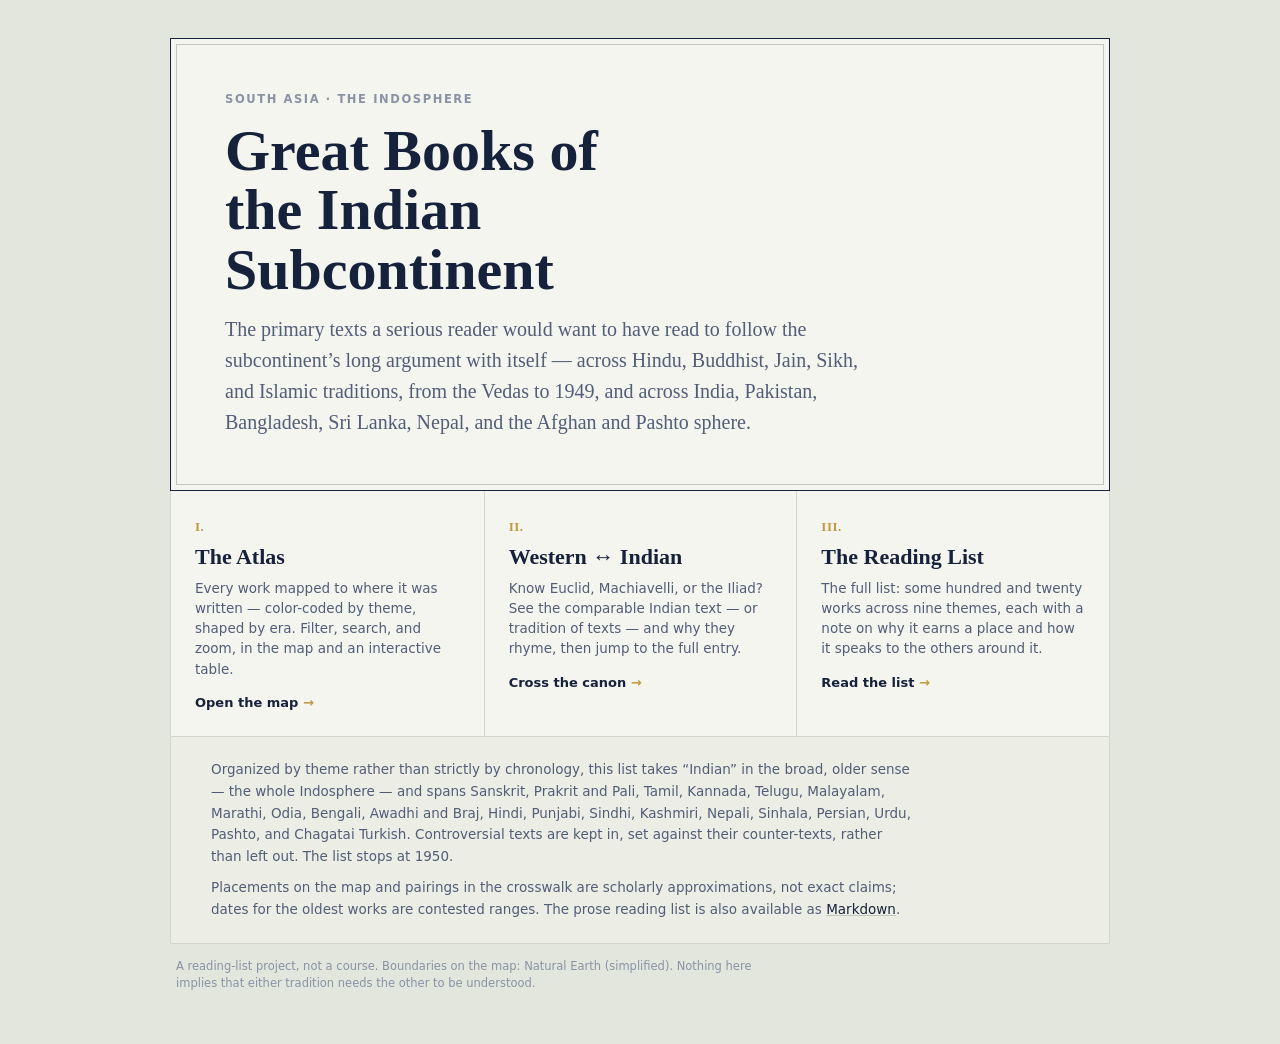
==== index.html @ 6b8c76c7 "Publish Great Books of the Indian Subcontinent static site Add the landing page and three self-conta" ====
<!DOCTYPE html>
<html lang="en">
<head>
<meta charset="utf-8">
<meta name="viewport" content="width=device-width, initial-scale=1">
<title>Great Books of the Indian Subcontinent</title>
<meta name="description" content="A Great Books reading list for South Asia and the Indosphere — mapped, cross-referenced to the Western canon, and read by theme.">
<style>
:root{
  --ink:#16223b; --ink-soft:#525d78; --ink-faint:#8a92a6;
  --page:#e2e6dc; --panel:#f4f5ef; --panel-2:#eceee5;
  --line:#d3d6ca; --rule:#c2c7b8; --gold:#c19a3f;
  --serif:"Palatino Linotype","Book Antiqua","URW Palladio L",Palatino,"Iowan Old Style",Georgia,serif;
  --sans:system-ui,-apple-system,"Segoe UI",Roboto,Helvetica,Arial,sans-serif;
}
*{box-sizing:border-box}
body{margin:0;background:var(--page);color:var(--ink);font-family:var(--sans);font-size:15px;line-height:1.5;-webkit-font-smoothing:antialiased;padding:clamp(12px,3vw,40px)}
.wrap{max-width:940px;margin:0 auto}
header{border:1px solid var(--ink);background:var(--panel);padding:clamp(24px,5vw,52px) clamp(22px,5vw,54px);position:relative}
header:before{content:"";position:absolute;inset:5px;border:1px solid var(--rule);pointer-events:none}
.kicker{font-size:11.5px;letter-spacing:1.6px;text-transform:uppercase;color:var(--ink-faint);font-weight:700;margin:0 0 12px}
h1{font-family:var(--serif);font-weight:600;font-size:clamp(30px,6.2vw,58px);line-height:1.03;margin:0 0 14px;max-width:16ch}
.lede{font-family:var(--serif);font-size:clamp(16px,2.5vw,20px);line-height:1.55;color:var(--ink-soft);max-width:66ch;margin:0}

.cards{display:grid;grid-template-columns:1fr;gap:0;border:1px solid var(--line);border-top:none}
@media(min-width:740px){.cards{grid-template-columns:1fr 1fr 1fr}}
.card{display:block;text-decoration:none;color:inherit;background:var(--panel);padding:26px 24px 24px;border-top:1px solid var(--line);position:relative;transition:background .14s}
@media(min-width:740px){.card{border-top:none;border-left:1px solid var(--line)}.card:first-child{border-left:none}}
.card:hover{background:#f7f8f2}
.card .n{font-family:var(--serif);font-size:13px;color:var(--gold);font-weight:700;letter-spacing:.5px}
.card h2{font-family:var(--serif);font-weight:600;font-size:22px;line-height:1.15;margin:8px 0 8px}
.card p{margin:0;font-size:13.5px;line-height:1.5;color:var(--ink-soft)}
.card .go{margin-top:14px;font-size:13px;font-weight:600;color:var(--ink)}
.card .go:after{content:" \2192";color:var(--gold)}

.about{border:1px solid var(--line);border-top:none;background:var(--panel-2);padding:22px clamp(22px,5vw,40px)}
.about p{margin:0 0 10px;font-size:13.5px;line-height:1.6;color:var(--ink-soft);max-width:82ch}
.about p:last-child{margin:0}
.about a{color:var(--ink);text-decoration:underline;text-decoration-color:var(--rule)}
footer{padding:14px 6px;font-size:11.5px;color:var(--ink-faint);line-height:1.5;max-width:82ch}
</style>
</head>
<body>
<div class="wrap">
  <header>
    <p class="kicker">South Asia &middot; The Indosphere</p>
    <h1>Great Books of the Indian Subcontinent</h1>
    <p class="lede">The primary texts a serious reader would want to have read to follow the subcontinent&rsquo;s long argument with itself &mdash; across Hindu, Buddhist, Jain, Sikh, and Islamic traditions, from the Vedas to 1949, and across India, Pakistan, Bangladesh, Sri Lanka, Nepal, and the Afghan and Pashto sphere.</p>
  </header>

  <div class="cards">
    <a class="card" href="indian-great-books-atlas.html">
      <div class="n">I.</div>
      <h2>The Atlas</h2>
      <p>Every work mapped to where it was written &mdash; color-coded by theme, shaped by era. Filter, search, and zoom, in the map and an interactive table.</p>
      <div class="go">Open the map</div>
    </a>
    <a class="card" href="western-to-indian-great-books.html">
      <div class="n">II.</div>
      <h2>Western &harr; Indian</h2>
      <p>Know Euclid, Machiavelli, or the Iliad? See the comparable Indian text &mdash; or tradition of texts &mdash; and why they rhyme, then jump to the full entry.</p>
      <div class="go">Cross the canon</div>
    </a>
    <a class="card" href="reading-list.html">
      <div class="n">III.</div>
      <h2>The Reading List</h2>
      <p>The full list: some hundred and twenty works across nine themes, each with a note on why it earns a place and how it speaks to the others around it.</p>
      <div class="go">Read the list</div>
    </a>
  </div>

  <div class="about">
    <p>Organized by theme rather than strictly by chronology, this list takes &ldquo;Indian&rdquo; in the broad, older sense &mdash; the whole Indosphere &mdash; and spans Sanskrit, Prakrit and Pali, Tamil, Kannada, Telugu, Malayalam, Marathi, Odia, Bengali, Awadhi and Braj, Hindi, Punjabi, Sindhi, Kashmiri, Nepali, Sinhala, Persian, Urdu, Pashto, and Chagatai Turkish. Controversial texts are kept in, set against their counter-texts, rather than left out. The list stops at 1950.</p>
    <p>Placements on the map and pairings in the crosswalk are scholarly approximations, not exact claims; dates for the oldest works are contested ranges. The prose reading list is also available as <a href="great-books-indian-subcontinent.md">Markdown</a>.</p>
  </div>

  <footer>
    A reading-list project, not a course. Boundaries on the map: Natural Earth (simplified). Nothing here implies that either tradition needs the other to be understood.
  </footer>
</div>
</body>
</html>
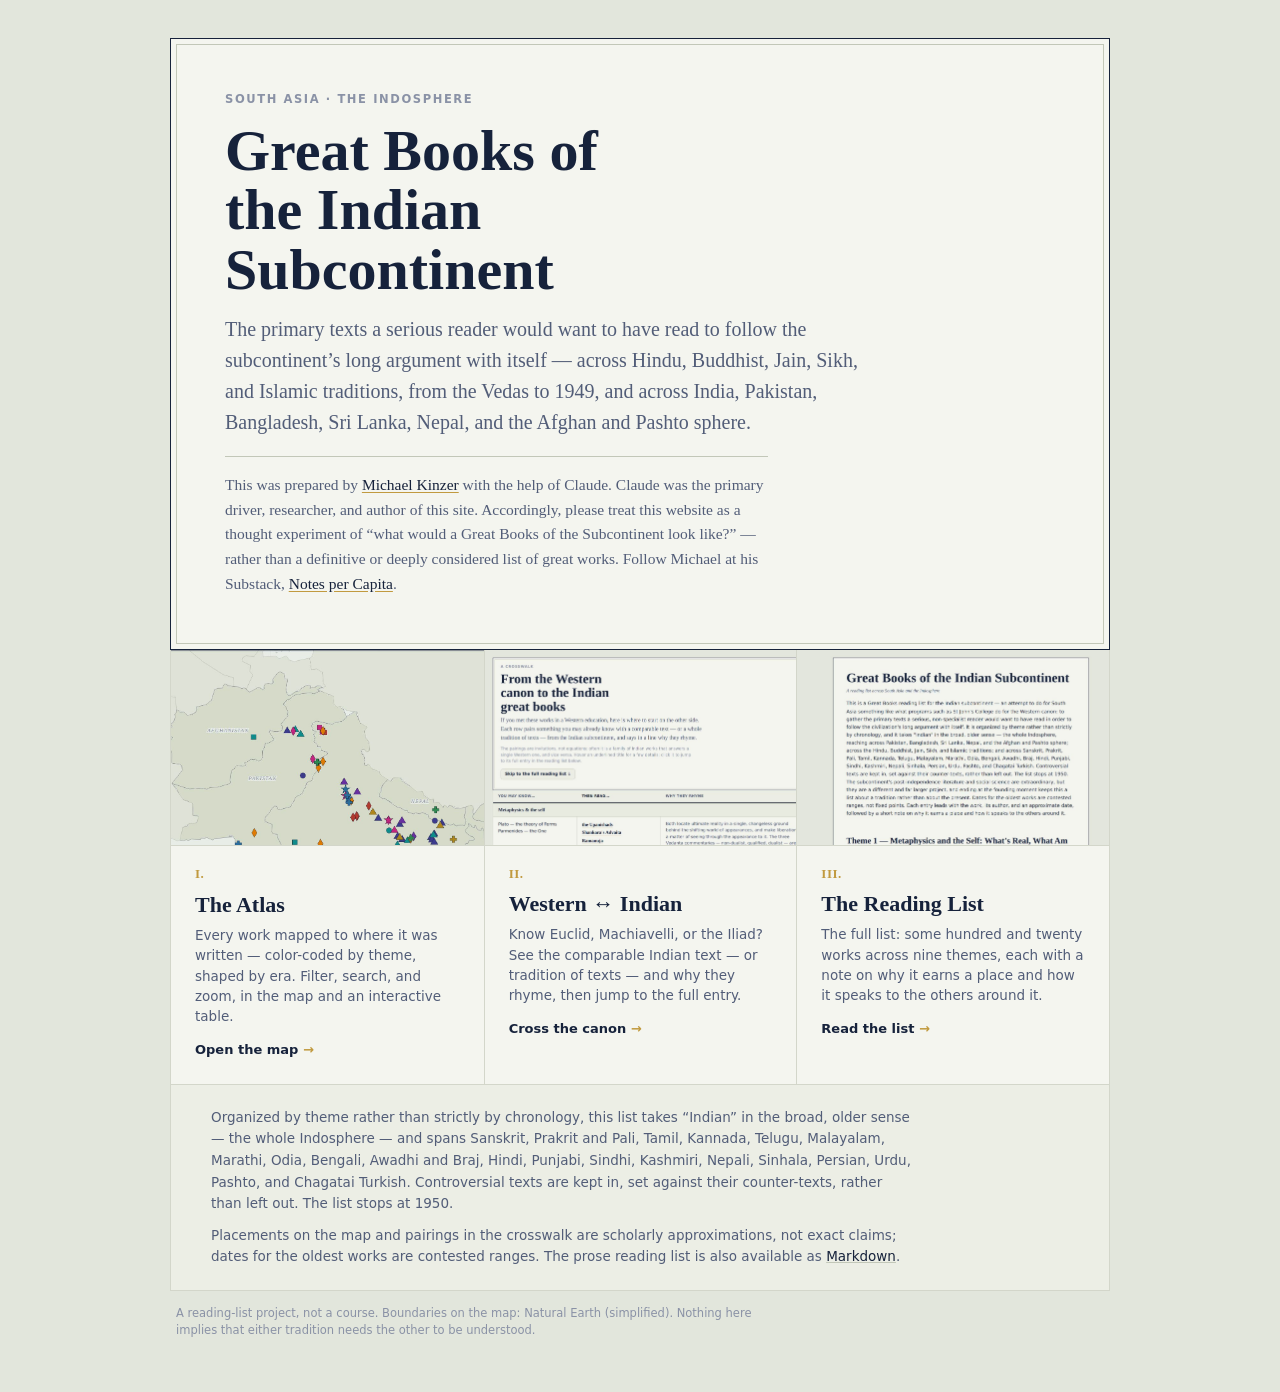
==== commit 3d82a1bc: "Add favicon, state outlines, home nav, card previews, and byline - Favicon: add favicon.svg (open-bo" ====
--- a/index.html
+++ b/index.html
@@ -21,12 +21,17 @@
 .kicker{font-size:11.5px;letter-spacing:1.6px;text-transform:uppercase;color:var(--ink-faint);font-weight:700;margin:0 0 12px}
 h1{font-family:var(--serif);font-weight:600;font-size:clamp(30px,6.2vw,58px);line-height:1.03;margin:0 0 14px;max-width:16ch}
 .lede{font-family:var(--serif);font-size:clamp(16px,2.5vw,20px);line-height:1.55;color:var(--ink-soft);max-width:66ch;margin:0}
+.byline{font-family:var(--serif);font-size:clamp(13.5px,1.9vw,15.5px);line-height:1.6;color:var(--ink-soft);max-width:70ch;margin:18px 0 0;padding-top:16px;border-top:1px solid var(--rule)}
+.byline a{color:var(--ink);text-decoration:underline;text-decoration-color:var(--gold);text-underline-offset:2px}
+.byline a:hover{text-decoration-color:var(--ink)}
 
 .cards{display:grid;grid-template-columns:1fr;gap:0;border:1px solid var(--line);border-top:none}
 @media(min-width:740px){.cards{grid-template-columns:1fr 1fr 1fr}}
 .card{display:block;text-decoration:none;color:inherit;background:var(--panel);padding:26px 24px 24px;border-top:1px solid var(--line);position:relative;transition:background .14s}
 @media(min-width:740px){.card{border-top:none;border-left:1px solid var(--line)}.card:first-child{border-left:none}}
 .card:hover{background:#f7f8f2}
+.card .thumb{margin:-26px -24px 18px;border-bottom:1px solid var(--line);background:var(--panel-2);overflow:hidden}
+.card .thumb img{display:block;width:100%;height:auto;aspect-ratio:16/10;object-fit:cover;object-position:top center}
 .card .n{font-family:var(--serif);font-size:13px;color:var(--gold);font-weight:700;letter-spacing:.5px}
 .card h2{font-family:var(--serif);font-weight:600;font-size:22px;line-height:1.15;margin:8px 0 8px}
 .card p{margin:0;font-size:13.5px;line-height:1.5;color:var(--ink-soft)}
@@ -39,6 +44,7 @@
 .about a{color:var(--ink);text-decoration:underline;text-decoration-color:var(--rule)}
 footer{padding:14px 6px;font-size:11.5px;color:var(--ink-faint);line-height:1.5;max-width:82ch}
 </style>
+<link rel="icon" href="favicon.svg" type="image/svg+xml">
 </head>
 <body>
 <div class="wrap">
@@ -46,22 +52,26 @@
     <p class="kicker">South Asia &middot; The Indosphere</p>
     <h1>Great Books of the Indian Subcontinent</h1>
     <p class="lede">The primary texts a serious reader would want to have read to follow the subcontinent&rsquo;s long argument with itself &mdash; across Hindu, Buddhist, Jain, Sikh, and Islamic traditions, from the Vedas to 1949, and across India, Pakistan, Bangladesh, Sri Lanka, Nepal, and the Afghan and Pashto sphere.</p>
+    <p class="byline">This was prepared by <a href="https://www.linkedin.com/in/mkinzer/" target="_blank" rel="noopener">Michael Kinzer</a> with the help of Claude. Claude was the primary driver, researcher, and author of this site. Accordingly, please treat this website as a thought experiment of &ldquo;what would a Great Books of the Subcontinent look like?&rdquo; &mdash; rather than a definitive or deeply considered list of great works. Follow Michael at his Substack, <a href="https://mkinzer.substack.com/" target="_blank" rel="noopener">Notes per Capita</a>.</p>
   </header>
 
   <div class="cards">
     <a class="card" href="indian-great-books-atlas.html">
+      <div class="thumb"><img src="assets/preview-atlas.jpg" alt="Preview of the interactive atlas: works plotted on a map of South Asia" loading="lazy"></div>
       <div class="n">I.</div>
       <h2>The Atlas</h2>
       <p>Every work mapped to where it was written &mdash; color-coded by theme, shaped by era. Filter, search, and zoom, in the map and an interactive table.</p>
       <div class="go">Open the map</div>
     </a>
     <a class="card" href="western-to-indian-great-books.html">
+      <div class="thumb"><img src="assets/preview-crosswalk.jpg" alt="Preview of the Western-to-Indian crosswalk table" loading="lazy"></div>
       <div class="n">II.</div>
       <h2>Western &harr; Indian</h2>
       <p>Know Euclid, Machiavelli, or the Iliad? See the comparable Indian text &mdash; or tradition of texts &mdash; and why they rhyme, then jump to the full entry.</p>
       <div class="go">Cross the canon</div>
     </a>
     <a class="card" href="reading-list.html">
+      <div class="thumb"><img src="assets/preview-reading.jpg" alt="Preview of the annotated reading list" loading="lazy"></div>
       <div class="n">III.</div>
       <h2>The Reading List</h2>
       <p>The full list: some hundred and twenty works across nine themes, each with a note on why it earns a place and how it speaks to the others around it.</p>
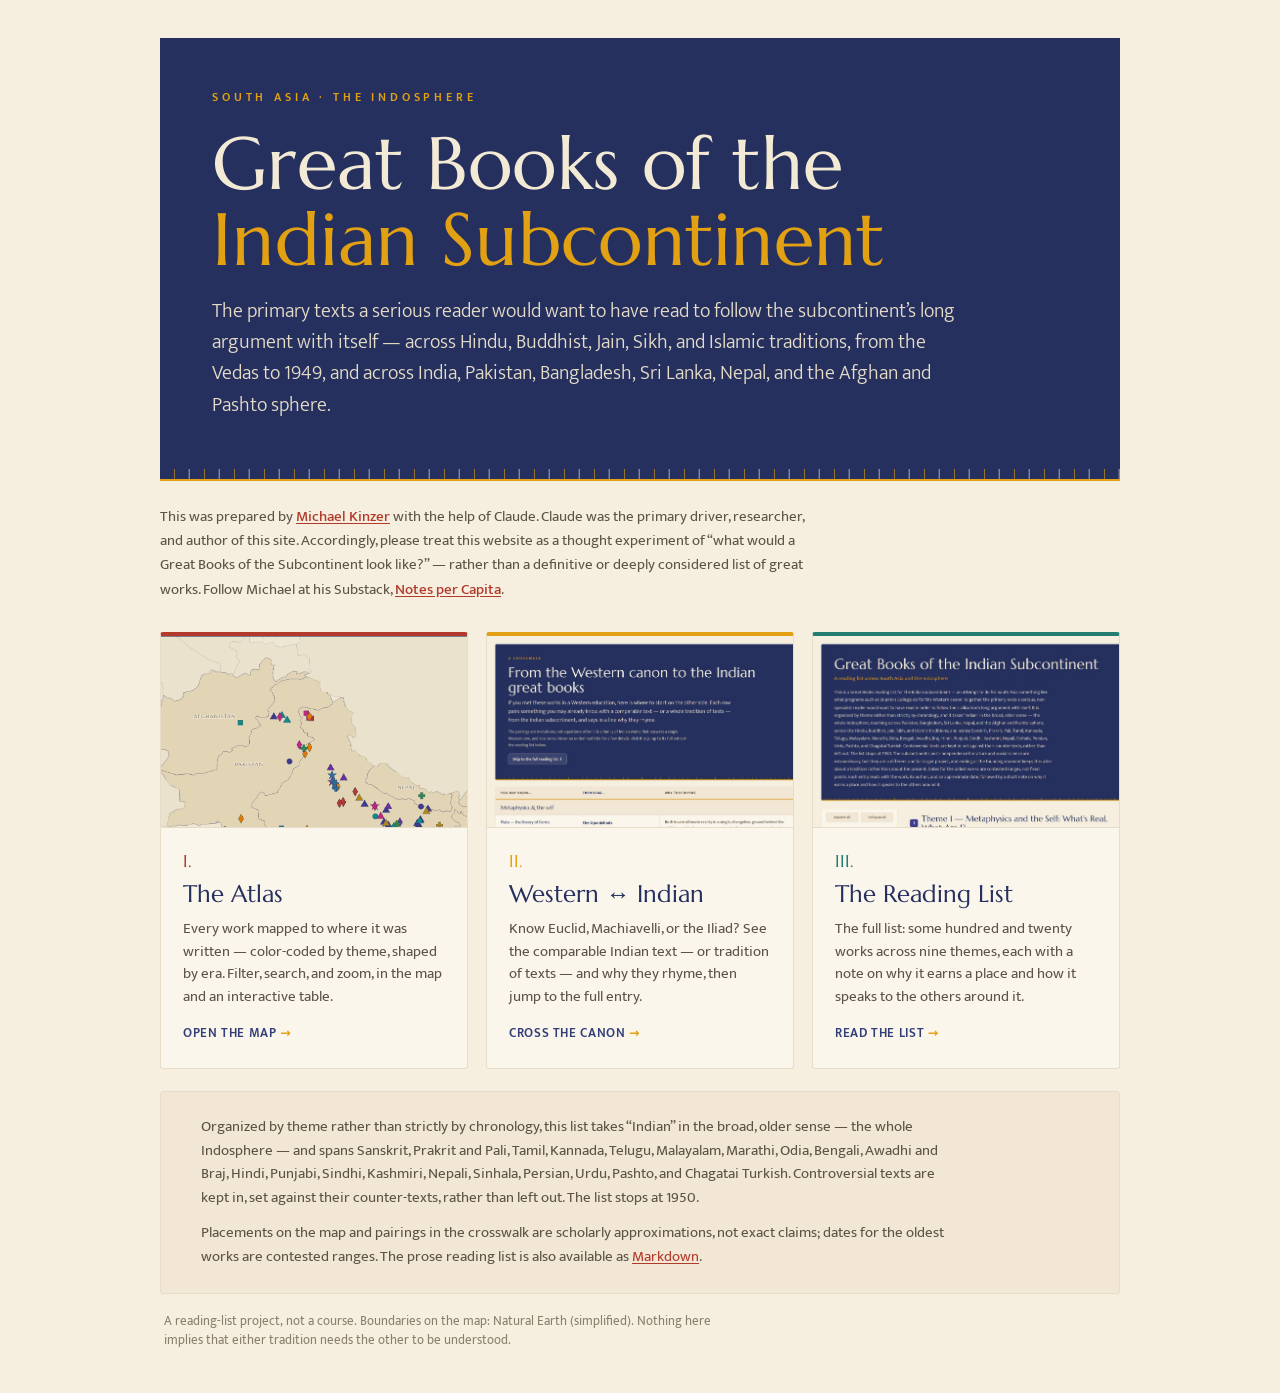
==== commit 8fa0f8e0: "Restyle site to the Indigo & Marigold theme; add map/reading-list features Theme (all pages): - Self" ====
--- a/index.html
+++ b/index.html
@@ -5,77 +5,101 @@
 <meta name="viewport" content="width=device-width, initial-scale=1">
 <title>Great Books of the Indian Subcontinent</title>
 <meta name="description" content="A Great Books reading list for South Asia and the Indosphere — mapped, cross-referenced to the Western canon, and read by theme.">
+<link rel="icon" href="favicon.svg" type="image/svg+xml">
+<link rel="stylesheet" href="assets/site.css">
 <style>
 :root{
-  --ink:#16223b; --ink-soft:#525d78; --ink-faint:#8a92a6;
-  --page:#e2e6dc; --panel:#f4f5ef; --panel-2:#eceee5;
-  --line:#d3d6ca; --rule:#c2c7b8; --gold:#c19a3f;
-  --serif:"Palatino Linotype","Book Antiqua","URW Palladio L",Palatino,"Iowan Old Style",Georgia,serif;
-  --sans:system-ui,-apple-system,"Segoe UI",Roboto,Helvetica,Arial,sans-serif;
+  --cream:#f6efe0; --card:#fbf6ec; --panel2:#f1e7d4;
+  --indigo:#26305f; --indigo2:#323e78;
+  --ink:#241f1a; --ink2:#5d5346; --ink3:#8a7f6d;
+  --madder:#b23a2b; --marigold:#e2a013; --teal:#237d72;
+  --line:#e6dcc8; --rule:#ddd0b6;
+  --disp:"Marcellus",Georgia,serif;
+  --sans:"Mukta",system-ui,-apple-system,"Segoe UI",Roboto,Helvetica,Arial,sans-serif;
 }
 *{box-sizing:border-box}
-body{margin:0;background:var(--page);color:var(--ink);font-family:var(--sans);font-size:15px;line-height:1.5;-webkit-font-smoothing:antialiased;padding:clamp(12px,3vw,40px)}
-.wrap{max-width:940px;margin:0 auto}
-header{border:1px solid var(--ink);background:var(--panel);padding:clamp(24px,5vw,52px) clamp(22px,5vw,54px);position:relative}
-header:before{content:"";position:absolute;inset:5px;border:1px solid var(--rule);pointer-events:none}
-.kicker{font-size:11.5px;letter-spacing:1.6px;text-transform:uppercase;color:var(--ink-faint);font-weight:700;margin:0 0 12px}
-h1{font-family:var(--serif);font-weight:600;font-size:clamp(30px,6.2vw,58px);line-height:1.03;margin:0 0 14px;max-width:16ch}
-.lede{font-family:var(--serif);font-size:clamp(16px,2.5vw,20px);line-height:1.55;color:var(--ink-soft);max-width:66ch;margin:0}
-.byline{font-family:var(--serif);font-size:clamp(13.5px,1.9vw,15.5px);line-height:1.6;color:var(--ink-soft);max-width:70ch;margin:18px 0 0;padding-top:16px;border-top:1px solid var(--rule)}
-.byline a{color:var(--ink);text-decoration:underline;text-decoration-color:var(--gold);text-underline-offset:2px}
-.byline a:hover{text-decoration-color:var(--ink)}
+body{margin:0;background:var(--cream);color:var(--ink);font-family:var(--sans);font-size:16px;font-weight:400;line-height:1.6;-webkit-font-smoothing:antialiased;padding:clamp(12px,3vw,40px)}
+.wrap{max-width:960px;margin:0 auto}
 
-.cards{display:grid;grid-template-columns:1fr;gap:0;border:1px solid var(--line);border-top:none}
+.mast{background:var(--indigo);color:#f3ead6;overflow:hidden}
+.bandinner{padding:clamp(28px,5vw,50px) clamp(24px,5vw,52px) clamp(30px,5vw,48px)}
+.kicker{font-size:12px;letter-spacing:.32em;text-transform:uppercase;color:var(--marigold);font-weight:600;margin:0 0 18px}
+h1{font-family:var(--disp);font-weight:400;font-size:clamp(34px,7vw,74px);line-height:1.03;letter-spacing:.004em;margin:0 0 18px;max-width:15ch}
+h1 span{color:var(--marigold)}
+.lede{font-size:clamp(17px,2.4vw,20px);line-height:1.56;color:#e5dcc7;max-width:62ch;margin:0;font-weight:300}
+.jali{height:12px;background:
+  repeating-linear-gradient(90deg,transparent 0 14px,rgba(226,160,19,.6) 14px 15px),
+  repeating-linear-gradient(90deg,transparent 0 28px,rgba(243,234,214,.2) 28px 30px);
+  border-bottom:2px solid var(--marigold)}
+
+.byline{font-size:15px;line-height:1.62;color:var(--ink2);max-width:74ch;margin:24px 0 30px}
+.byline a{color:var(--madder);text-decoration:underline;text-underline-offset:2px;font-weight:500}
+.byline a:hover{color:var(--indigo2)}
+
+.cards{display:grid;grid-template-columns:1fr;gap:18px;margin:0}
 @media(min-width:740px){.cards{grid-template-columns:1fr 1fr 1fr}}
-.card{display:block;text-decoration:none;color:inherit;background:var(--panel);padding:26px 24px 24px;border-top:1px solid var(--line);position:relative;transition:background .14s}
-@media(min-width:740px){.card{border-top:none;border-left:1px solid var(--line)}.card:first-child{border-left:none}}
-.card:hover{background:#f7f8f2}
-.card .thumb{margin:-26px -24px 18px;border-bottom:1px solid var(--line);background:var(--panel-2);overflow:hidden}
+.card{display:flex;flex-direction:column;text-decoration:none;color:inherit;background:var(--card);border:1px solid var(--line);border-top:4px solid var(--madder);border-radius:3px;overflow:hidden;transition:box-shadow .16s,transform .16s}
+.card:nth-child(2){border-top-color:var(--marigold)}
+.card:nth-child(3){border-top-color:var(--teal)}
+.card:hover{box-shadow:0 6px 22px rgba(38,48,95,.13);transform:translateY(-2px)}
+.card .thumb{border-bottom:1px solid var(--line);background:var(--panel2);overflow:hidden}
 .card .thumb img{display:block;width:100%;height:auto;aspect-ratio:16/10;object-fit:cover;object-position:top center}
-.card .n{font-family:var(--serif);font-size:13px;color:var(--gold);font-weight:700;letter-spacing:.5px}
-.card h2{font-family:var(--serif);font-weight:600;font-size:22px;line-height:1.15;margin:8px 0 8px}
-.card p{margin:0;font-size:13.5px;line-height:1.5;color:var(--ink-soft)}
-.card .go{margin-top:14px;font-size:13px;font-weight:600;color:var(--ink)}
-.card .go:after{content:" \2192";color:var(--gold)}
+.card .body{padding:20px 22px 24px;display:flex;flex-direction:column;flex:1}
+.card .n{font-family:var(--disp);font-size:17px;color:var(--madder)}
+.card:nth-child(2) .n{color:var(--marigold)}
+.card:nth-child(3) .n{color:var(--teal)}
+.card h2{font-family:var(--disp);font-weight:400;font-size:24px;line-height:1.12;margin:6px 0 10px;color:var(--indigo)}
+.card p{margin:0 0 16px;font-size:14.5px;line-height:1.55;color:var(--ink2)}
+.card .go{margin-top:auto;font-size:12.5px;font-weight:600;letter-spacing:.05em;text-transform:uppercase;color:var(--indigo2)}
+.card .go:after{content:" \2192";color:var(--marigold)}
 
-.about{border:1px solid var(--line);border-top:none;background:var(--panel-2);padding:22px clamp(22px,5vw,40px)}
-.about p{margin:0 0 10px;font-size:13.5px;line-height:1.6;color:var(--ink-soft);max-width:82ch}
+.about{background:var(--panel2);border:1px solid var(--line);border-radius:3px;padding:24px clamp(22px,5vw,40px);margin-top:22px}
+.about p{margin:0 0 12px;font-size:14.5px;line-height:1.62;color:var(--ink2);max-width:84ch}
 .about p:last-child{margin:0}
-.about a{color:var(--ink);text-decoration:underline;text-decoration-color:var(--rule)}
-footer{padding:14px 6px;font-size:11.5px;color:var(--ink-faint);line-height:1.5;max-width:82ch}
+.about a{color:var(--madder);text-decoration:underline;text-underline-offset:2px}
+footer{padding:18px 4px 4px;font-size:12.5px;color:var(--ink3);line-height:1.55;max-width:84ch}
 </style>
-<link rel="icon" href="favicon.svg" type="image/svg+xml">
 </head>
 <body>
 <div class="wrap">
-  <header>
-    <p class="kicker">South Asia &middot; The Indosphere</p>
-    <h1>Great Books of the Indian Subcontinent</h1>
-    <p class="lede">The primary texts a serious reader would want to have read to follow the subcontinent&rsquo;s long argument with itself &mdash; across Hindu, Buddhist, Jain, Sikh, and Islamic traditions, from the Vedas to 1949, and across India, Pakistan, Bangladesh, Sri Lanka, Nepal, and the Afghan and Pashto sphere.</p>
-    <p class="byline">This was prepared by <a href="https://www.linkedin.com/in/mkinzer/" target="_blank" rel="noopener">Michael Kinzer</a> with the help of Claude. Claude was the primary driver, researcher, and author of this site. Accordingly, please treat this website as a thought experiment of &ldquo;what would a Great Books of the Subcontinent look like?&rdquo; &mdash; rather than a definitive or deeply considered list of great works. Follow Michael at his Substack, <a href="https://mkinzer.substack.com/" target="_blank" rel="noopener">Notes per Capita</a>.</p>
+  <header class="mast">
+    <div class="bandinner">
+      <p class="kicker">South Asia &middot; The Indosphere</p>
+      <h1>Great Books of the <span>Indian Subcontinent</span></h1>
+      <p class="lede">The primary texts a serious reader would want to have read to follow the subcontinent&rsquo;s long argument with itself &mdash; across Hindu, Buddhist, Jain, Sikh, and Islamic traditions, from the Vedas to 1949, and across India, Pakistan, Bangladesh, Sri Lanka, Nepal, and the Afghan and Pashto sphere.</p>
+    </div>
+    <div class="jali"></div>
   </header>
+
+  <p class="byline">This was prepared by <a href="https://www.linkedin.com/in/mkinzer/" target="_blank" rel="noopener">Michael Kinzer</a> with the help of Claude. Claude was the primary driver, researcher, and author of this site. Accordingly, please treat this website as a thought experiment of &ldquo;what would a Great Books of the Subcontinent look like?&rdquo; &mdash; rather than a definitive or deeply considered list of great works. Follow Michael at his Substack, <a href="https://mkinzer.substack.com/" target="_blank" rel="noopener">Notes per Capita</a>.</p>
 
   <div class="cards">
     <a class="card" href="indian-great-books-atlas.html">
       <div class="thumb"><img src="assets/preview-atlas.jpg" alt="Preview of the interactive atlas: works plotted on a map of South Asia" loading="lazy"></div>
-      <div class="n">I.</div>
-      <h2>The Atlas</h2>
-      <p>Every work mapped to where it was written &mdash; color-coded by theme, shaped by era. Filter, search, and zoom, in the map and an interactive table.</p>
-      <div class="go">Open the map</div>
+      <div class="body">
+        <div class="n">I.</div>
+        <h2>The Atlas</h2>
+        <p>Every work mapped to where it was written &mdash; color-coded by theme, shaped by era. Filter, search, and zoom, in the map and an interactive table.</p>
+        <div class="go">Open the map</div>
+      </div>
     </a>
     <a class="card" href="western-to-indian-great-books.html">
       <div class="thumb"><img src="assets/preview-crosswalk.jpg" alt="Preview of the Western-to-Indian crosswalk table" loading="lazy"></div>
-      <div class="n">II.</div>
-      <h2>Western &harr; Indian</h2>
-      <p>Know Euclid, Machiavelli, or the Iliad? See the comparable Indian text &mdash; or tradition of texts &mdash; and why they rhyme, then jump to the full entry.</p>
-      <div class="go">Cross the canon</div>
+      <div class="body">
+        <div class="n">II.</div>
+        <h2>Western &harr; Indian</h2>
+        <p>Know Euclid, Machiavelli, or the Iliad? See the comparable Indian text &mdash; or tradition of texts &mdash; and why they rhyme, then jump to the full entry.</p>
+        <div class="go">Cross the canon</div>
+      </div>
     </a>
     <a class="card" href="reading-list.html">
       <div class="thumb"><img src="assets/preview-reading.jpg" alt="Preview of the annotated reading list" loading="lazy"></div>
-      <div class="n">III.</div>
-      <h2>The Reading List</h2>
-      <p>The full list: some hundred and twenty works across nine themes, each with a note on why it earns a place and how it speaks to the others around it.</p>
-      <div class="go">Read the list</div>
+      <div class="body">
+        <div class="n">III.</div>
+        <h2>The Reading List</h2>
+        <p>The full list: some hundred and twenty works across nine themes, each with a note on why it earns a place and how it speaks to the others around it.</p>
+        <div class="go">Read the list</div>
+      </div>
     </a>
   </div>
 
--- a/assets/site.css
+++ b/assets/site.css
@@ -0,0 +1,33 @@
+/* Great Books of the Indian Subcontinent — shared web fonts (self-hosted, latin subset)
+   Theme: Indigo & Marigold. Display = Marcellus, Body = Mukta. */
+
+@font-face{
+  font-family:"Marcellus";
+  font-style:normal;font-weight:400;font-display:swap;
+  src:url("fonts/marcellus-400.woff2") format("woff2");
+}
+@font-face{
+  font-family:"Mukta";
+  font-style:normal;font-weight:300;font-display:swap;
+  src:url("fonts/mukta-300.woff2") format("woff2");
+}
+@font-face{
+  font-family:"Mukta";
+  font-style:normal;font-weight:400;font-display:swap;
+  src:url("fonts/mukta-400.woff2") format("woff2");
+}
+@font-face{
+  font-family:"Mukta";
+  font-style:normal;font-weight:500;font-display:swap;
+  src:url("fonts/mukta-500.woff2") format("woff2");
+}
+@font-face{
+  font-family:"Mukta";
+  font-style:normal;font-weight:600;font-display:swap;
+  src:url("fonts/mukta-600.woff2") format("woff2");
+}
+@font-face{
+  font-family:"Mukta";
+  font-style:normal;font-weight:700;font-display:swap;
+  src:url("fonts/mukta-700.woff2") format("woff2");
+}
